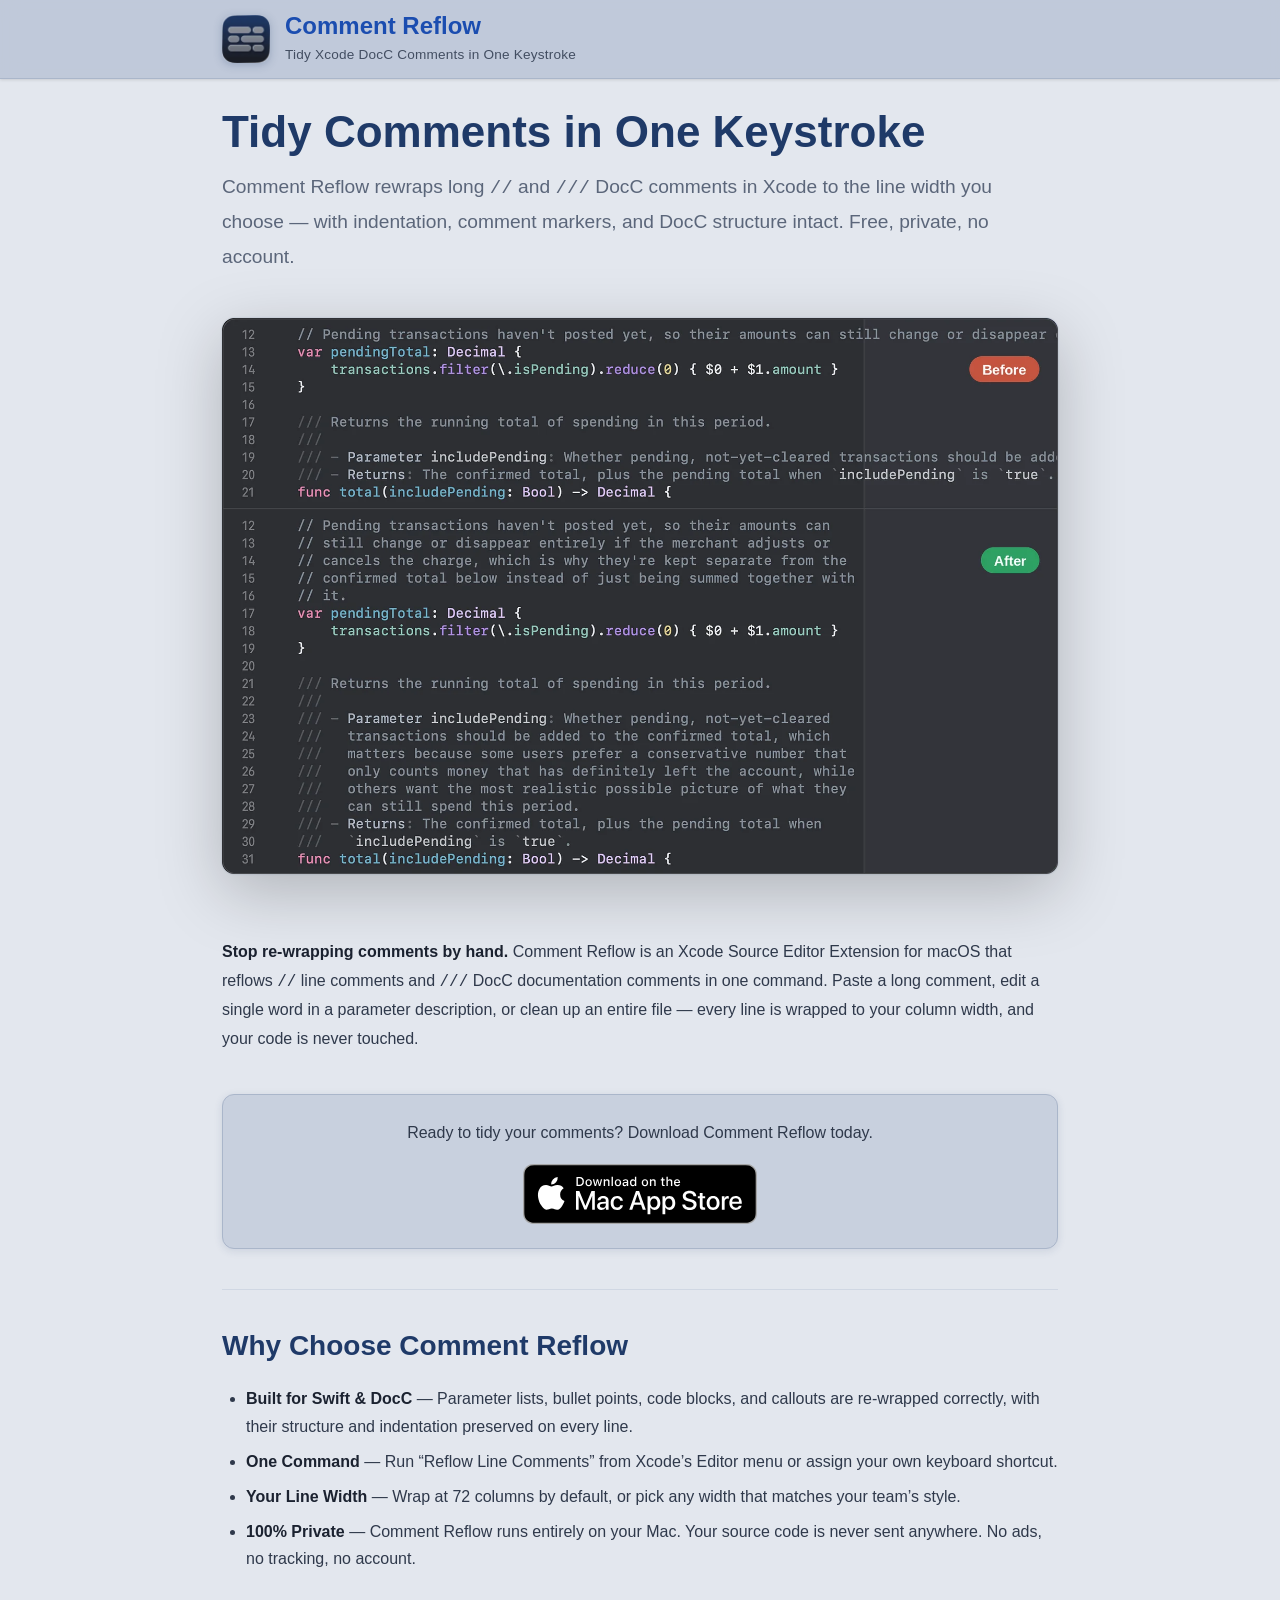
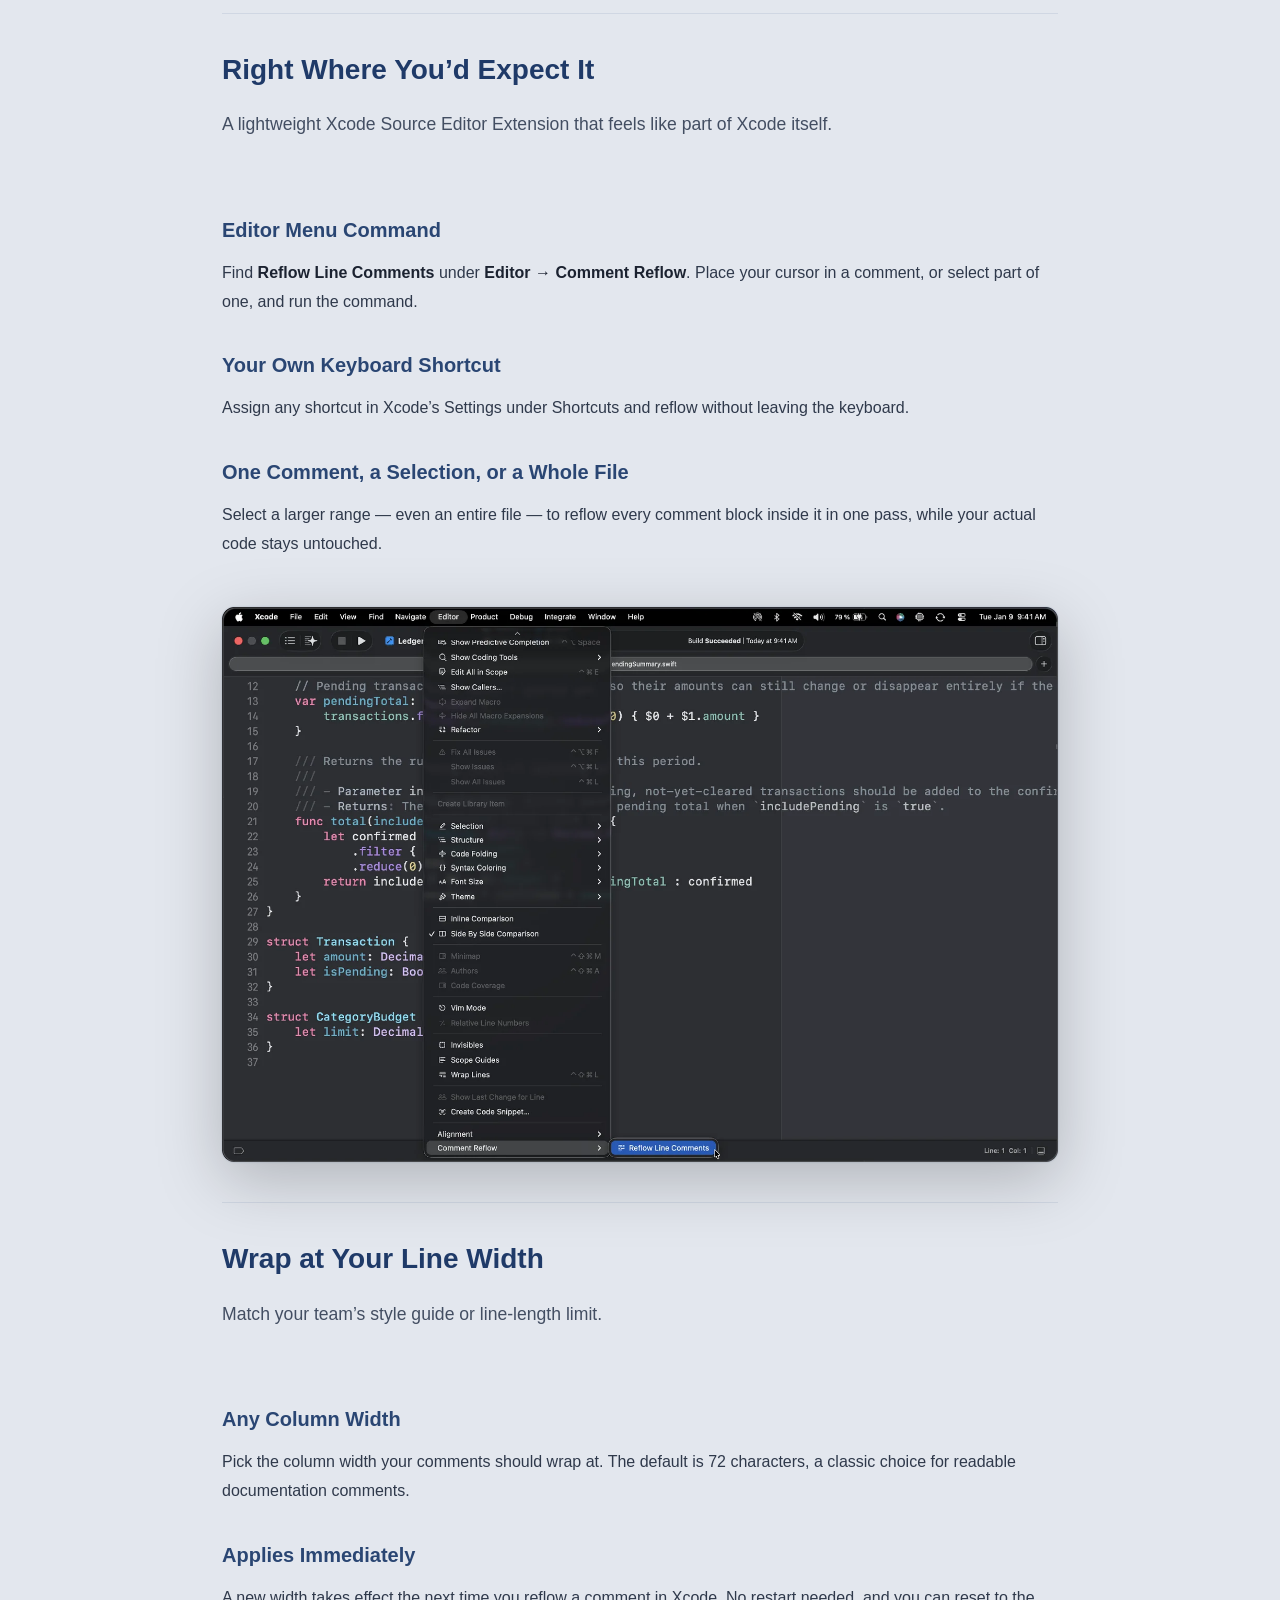
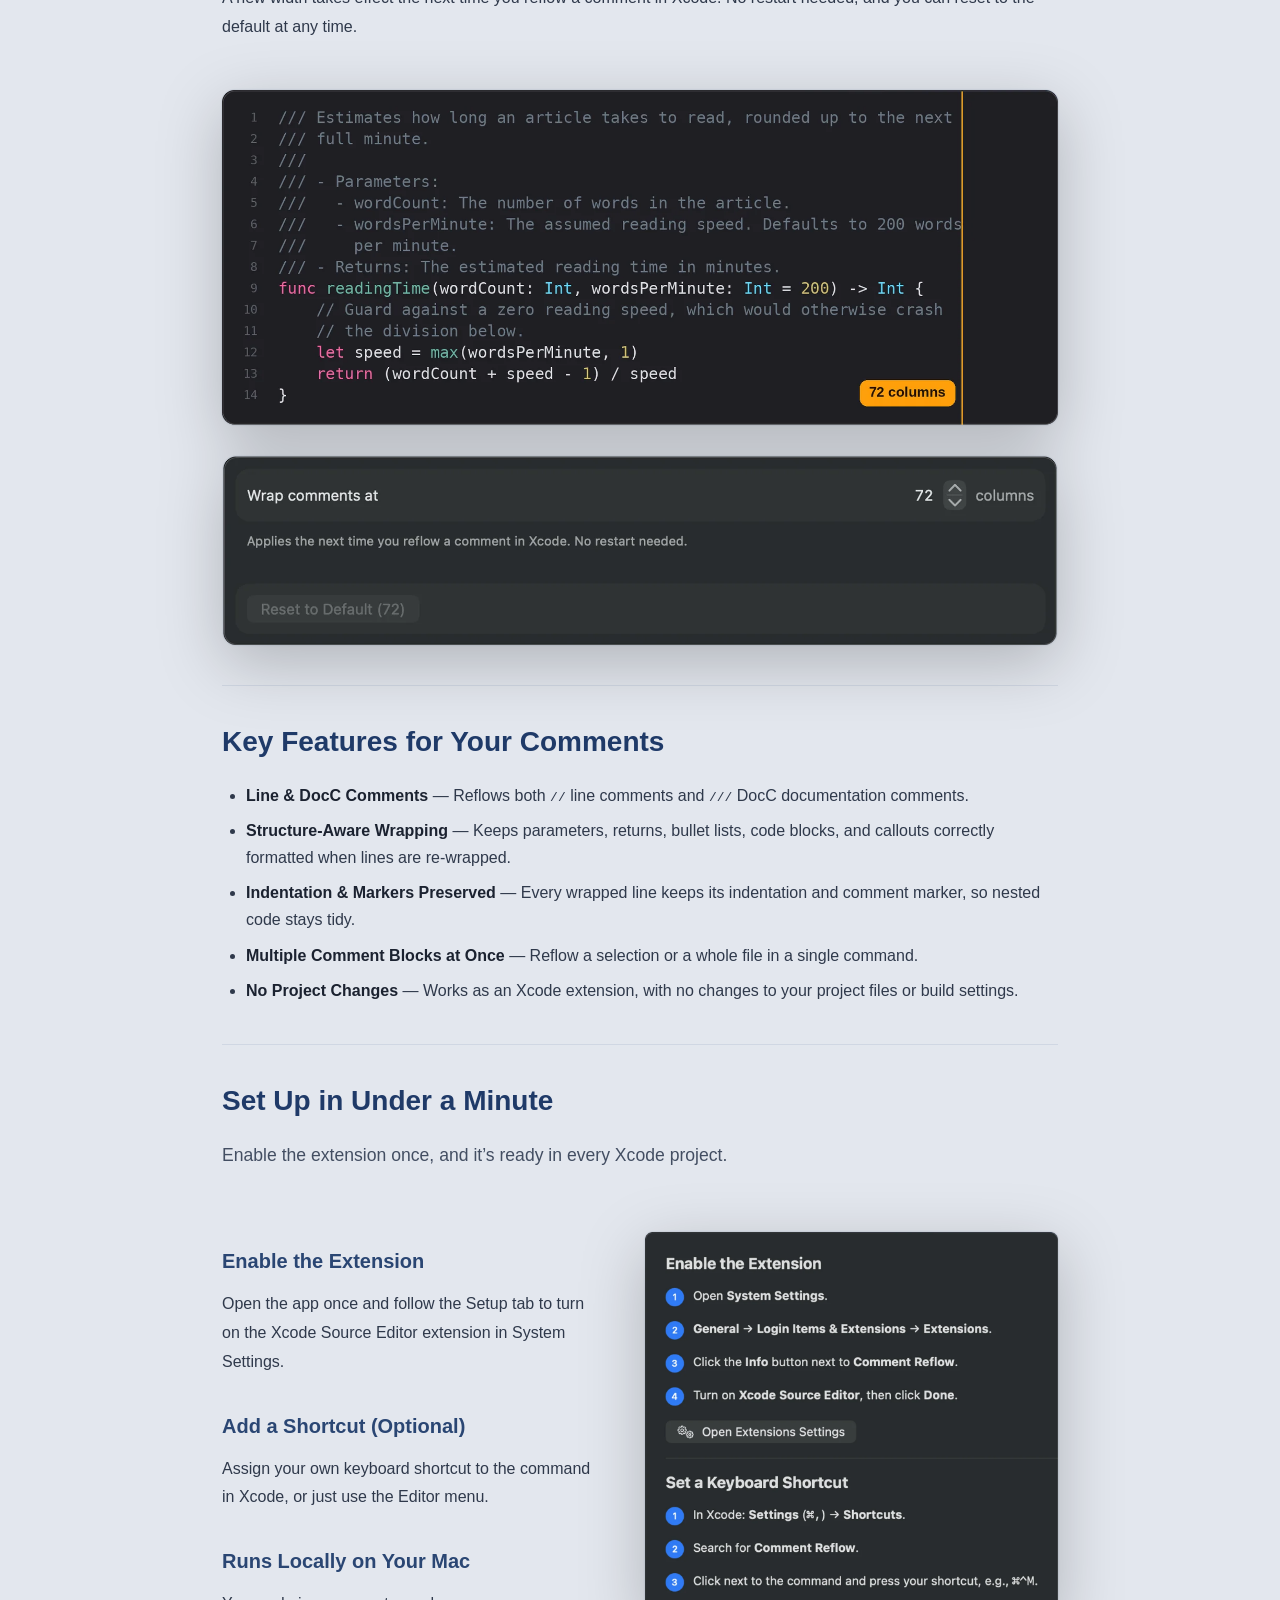
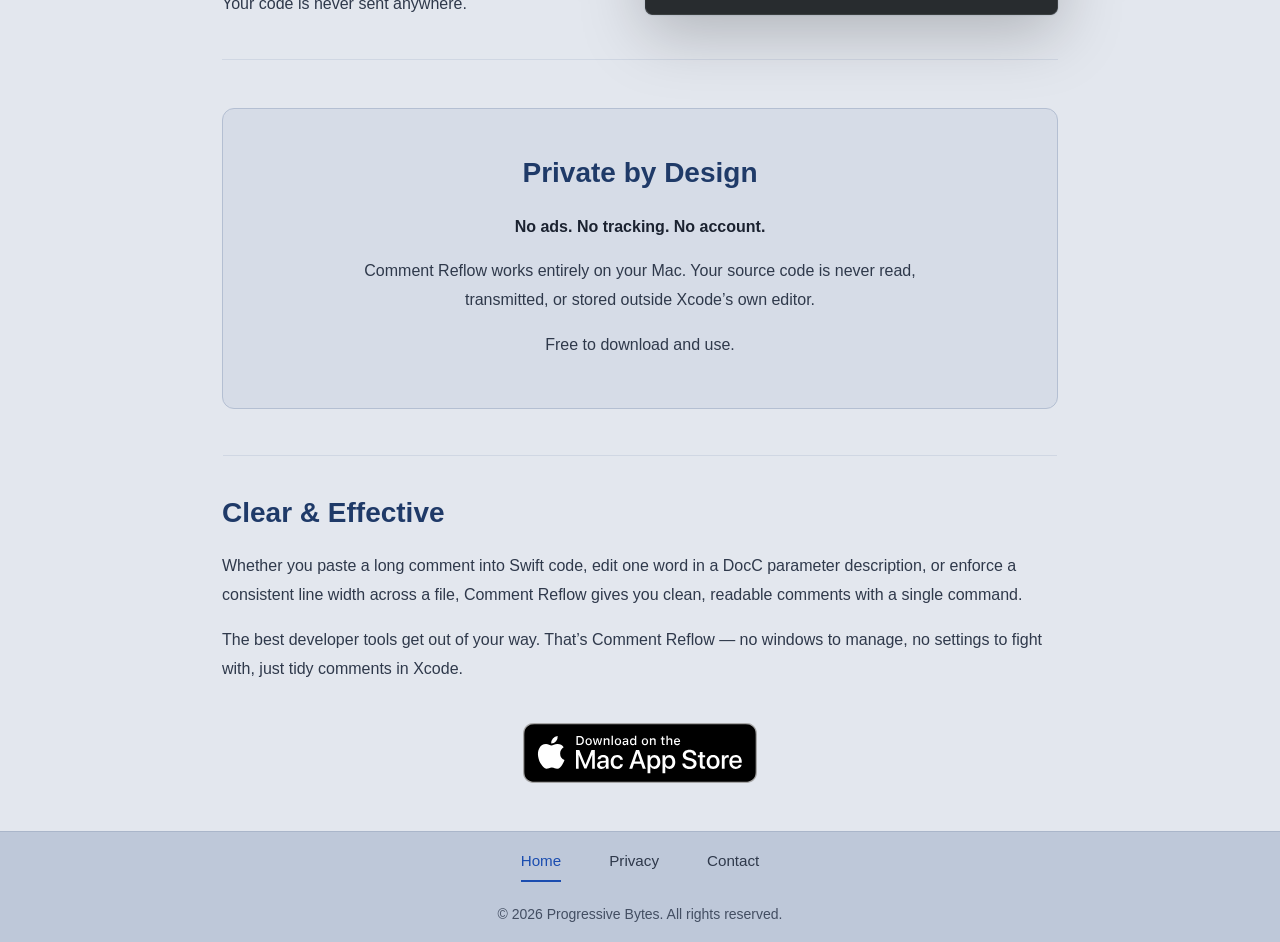
==== index.html @ 4b2b5747 "feat: build initial website" ====
<!DOCTYPE html>
<html lang="en-US">
    <head>
        <meta charset="utf-8">

        <meta name="viewport" content="width=device-width, initial-scale=1.0">
        <meta name="description" content="Comment Reflow is a free Xcode Source Editor Extension for macOS that reflows // and /// DocC line comments to a column width you choose — keeping indentation, comment markers, and DocC structure correct on every line. One menu command or keyboard shortcut. No ads, no tracking, no account.">
        <meta name="keywords" content="comment reflow, xcode extension, xcode source editor extension, source editor extension, docc, swift, comment formatter, reflow comments, line wrapping, comment wrapping, word wrap, documentation comments, code formatting, format, style, clean, indent, indentation, column width, line width, swiftlint, markdown, editor, code, macOS, developer tools">

        <meta property="og:title" content="Comment Reflow | Tidy Xcode DocC Comments in One Keystroke">
        <meta property="og:description" content="Comment Reflow is a free Xcode Source Editor Extension for macOS that reflows // and /// DocC line comments to a column width you choose — keeping indentation, comment markers, and DocC structure correct on every line. One menu command or keyboard shortcut. No ads, no tracking, no account.">
        <meta property="og:url" content="https://www.progressive-bytes.com/commentreflow/">
        <meta property="og:type" content="website">

        <title>Comment Reflow | Tidy Xcode DocC Comments in One Keystroke</title>

        <link rel="canonical" href="https://www.progressive-bytes.com/commentreflow/">

        <link rel="icon" type="image/svg+xml" href="images/favicon.svg">
        <link rel="shortcut icon" href="favicon.ico">
        <link rel="apple-touch-icon" sizes="180x180" href="images/apple-touch-icon.png">

        <link rel="stylesheet" href="styles/theme.css">
        <link rel="stylesheet" href="styles/shared/style.css">
        <link rel="stylesheet" href="styles/shared/style-macos.css">

        <script type="application/ld+json">
        {
        "@context": "https://schema.org",
        "@type": "SoftwareApplication",
        "name": "Comment Reflow",
        "operatingSystem": "macOS",
        "applicationCategory": "DeveloperApplication",
        "offers": {
            "@type": "Offer",
            "price": "0",
            "priceCurrency": "USD"
        },
        "description": "Comment Reflow is a free Xcode Source Editor Extension for macOS that reflows // and /// DocC line comments to a column width you choose — keeping indentation, comment markers, and DocC structure correct on every line. One menu command or keyboard shortcut. No ads, no tracking, no account."
        }
        </script>
    </head>
    <body>
        <header>
            <div class="container">
                <div class="header-content">
                    <a href="./" class="logo-link">
                        <img src="images/AppIcon.webp" alt="Comment Reflow Icon" class="nav-icon" width="48" height="48">
                        <div class="brand-text">
                            <span class="brand-name">Comment Reflow</span>
                            <span class="tagline">Tidy Xcode DocC Comments in One Keystroke</span>
                        </div>
                    </a>
                </div>
            </div>
        </header>
        <main>
            <div class="container">
                <h1>Tidy Comments in One Keystroke</h1>
                <p class="subtitle">Comment Reflow rewraps long <code>//</code> and <code>///</code> DocC comments in Xcode to the line width you choose &mdash; with indentation, comment markers, and DocC structure intact. Free, private, no account.</p>

                <div class="hero-visual-single">
                    <figure class="window-shot">
                        <img src="images/hero.webp" alt="Xcode editor showing long // and /// DocC comments before and after reflowing with Comment Reflow" width="1600" height="1063">
                    </figure>
                </div>

                <section class="no-divider">
                    <p><strong>Stop re-wrapping comments by hand.</strong> Comment Reflow is an Xcode Source Editor Extension for macOS that reflows <code>//</code> line comments and <code>///</code> DocC documentation comments in one command. Paste a long comment, edit a single word in a parameter description, or clean up an entire file &mdash; every line is wrapped to your column width, and your code is never touched.</p>
                </section>

                <section class="download-cta">
                    <div class="download-cta-box">
                        <p class="download-text">Ready to tidy your comments? Download Comment Reflow today.</p>
                        <a href="https://apps.apple.com/app/id6814915136" target="_blank" rel="noopener">
                            <img src="images/Download_on_the_Mac_App_Store_Badge_US-UK_RGB_blk_092917.svg" alt="Download on the Mac App Store" class="download-cta-badge">
                        </a>
                    </div>
                </section>

                <section>
                    <h2>Why Choose Comment Reflow</h2>
                    <ul>
                        <li><strong>Built for Swift &amp; DocC</strong> &mdash; Parameter lists, bullet points, code blocks, and callouts are re-wrapped correctly, with their structure and indentation preserved on every line.</li>
                        <li><strong>One Command</strong> &mdash; Run &ldquo;Reflow Line Comments&rdquo; from Xcode&rsquo;s Editor menu or assign your own keyboard shortcut.</li>
                        <li><strong>Your Line Width</strong> &mdash; Wrap at 72 columns by default, or pick any width that matches your team&rsquo;s style.</li>
                        <li><strong>100% Private</strong> &mdash; Comment Reflow runs entirely on your Mac. Your source code is never sent anywhere. No ads, no tracking, no account.</li>
                    </ul>
                </section>

                <section class="feature-block">
                    <div class="feature-header">
                        <h2>Right Where You&rsquo;d Expect It</h2>
                        <p>A lightweight Xcode Source Editor Extension that feels like part of Xcode itself.</p>
                    </div>

                    <div class="feature-stack">
                        <div class="feature-text">
                            <h3>Editor Menu Command</h3>
                            <p>Find <strong>Reflow Line Comments</strong> under <strong>Editor &rarr; Comment Reflow</strong>. Place your cursor in a comment, or select part of one, and run the command.</p>

                            <h3>Your Own Keyboard Shortcut</h3>
                            <p>Assign any shortcut in Xcode&rsquo;s Settings under Shortcuts and reflow without leaving the keyboard.</p>

                            <h3>One Comment, a Selection, or a Whole File</h3>
                            <p>Select a larger range &mdash; even an entire file &mdash; to reflow every comment block inside it in one pass, while your actual code stays untouched.</p>
                        </div>
                        <figure class="window-shot">
                            <img src="images/editor-menu.webp" alt="Xcode Editor menu showing the Comment Reflow submenu with the Reflow Line Comments command" width="1600" height="1063" loading="lazy">
                        </figure>
                    </div>
                </section>

                <section class="feature-block">
                    <div class="feature-header">
                        <h2>Wrap at Your Line Width</h2>
                        <p>Match your team&rsquo;s style guide or line-length limit.</p>
                    </div>

                    <div class="feature-stack">
                        <div class="feature-text">
                            <h3>Any Column Width</h3>
                            <p>Pick the column width your comments should wrap at. The default is 72 characters, a classic choice for readable documentation comments.</p>

                            <h3>Applies Immediately</h3>
                            <p>A new width takes effect the next time you reflow a comment in Xcode. No restart needed, and you can reset to the default at any time.</p>
                        </div>
                        <figure class="window-shot">
                            <img src="images/settings.webp" alt="Comment Reflow settings showing a 72-column wrap setting and a code preview with a column guide" width="1600" height="1063" loading="lazy">
                        </figure>
                    </div>
                </section>

                <section>
                    <h2>Key Features for Your Comments</h2>
                    <ul>
                        <li><strong>Line &amp; DocC Comments</strong> &mdash; Reflows both <code>//</code> line comments and <code>///</code> DocC documentation comments.</li>
                        <li><strong>Structure-Aware Wrapping</strong> &mdash; Keeps parameters, returns, bullet lists, code blocks, and callouts correctly formatted when lines are re-wrapped.</li>
                        <li><strong>Indentation &amp; Markers Preserved</strong> &mdash; Every wrapped line keeps its indentation and comment marker, so nested code stays tidy.</li>
                        <li><strong>Multiple Comment Blocks at Once</strong> &mdash; Reflow a selection or a whole file in a single command.</li>
                        <li><strong>No Project Changes</strong> &mdash; Works as an Xcode extension, with no changes to your project files or build settings.</li>
                    </ul>
                </section>

                <section class="feature-block">
                    <div class="feature-header">
                        <h2>Set Up in Under a Minute</h2>
                        <p>Enable the extension once, and it&rsquo;s ready in every Xcode project.</p>
                    </div>

                    <div class="feature-split-macos">
                        <div class="feature-text">
                            <h3>Enable the Extension</h3>
                            <p>Open the app once and follow the Setup tab to turn on the Xcode Source Editor extension in System Settings.</p>

                            <h3>Add a Shortcut (Optional)</h3>
                            <p>Assign your own keyboard shortcut to the command in Xcode, or just use the Editor menu.</p>

                            <h3>Runs Locally on Your Mac</h3>
                            <p>Your code is never sent anywhere.</p>
                        </div>
                        <figure class="window-shot">
                            <img src="images/setup.webp" alt="Comment Reflow setup instructions for enabling the extension and assigning a keyboard shortcut" width="1280" height="1188" loading="lazy">
                        </figure>
                    </div>
                </section>

                <section class="feature-block trust-statement">
                    <div class="container-small">
                        <h2>Private by Design</h2>
                        <p class="emphasized"><strong>No ads. No tracking. No account.</strong></p>
                        <p>Comment Reflow works entirely on your Mac. Your source code is never read, transmitted, or stored outside Xcode&rsquo;s own editor.</p>
                        <p>Free to download and use.</p>
                    </div>
                </section>

                <section>
                    <h2>Clear &amp; Effective</h2>
                    <p>Whether you paste a long comment into Swift code, edit one word in a DocC parameter description, or enforce a consistent line width across a file, Comment Reflow gives you clean, readable comments with a single command.</p>
                    <p>The best developer tools get out of your way. That&rsquo;s Comment Reflow &mdash; no windows to manage, no settings to fight with, just tidy comments in Xcode.</p>
                </section>

                <div class="final-cta">
                    <a href="https://apps.apple.com/app/id6814915136" target="_blank" rel="noopener">
                            <img src="images/Download_on_the_Mac_App_Store_Badge_US-UK_RGB_blk_092917.svg" alt="Download on the Mac App Store" class="download-cta-badge">
                        </a>
                </div>
            </div>
        </main>
        <footer>
            <div class="container">
                <div class="footer-content">
                    <div class="footer-links">
                        <a href="./" class="active">Home</a>
                        <a href="privacy">Privacy</a>
                        <a href="contact">Contact</a>
                    </div>
                </div>
                <div class="footer-copyright">
                    <p>&copy; 2026 Progressive Bytes. All rights reserved.</p>
                </div>
            </div>
        </footer>
    </body>
</html>
---- styles/theme.css ----
/* 
 * Theme Selector
 * 
 * To change the theme across all pages, simply change the @import below:
 * - For light theme: @import url('shared/themes/caramel.css');
 * - For dark theme:  @import url('shared/themes/cocoa.css');
 */

@import url('shared/themes/slate.css');
@import url('shared/themes/ink.css') screen and (prefers-color-scheme: dark);
---- styles/shared/style.css ----
/*
 * style.css — COMMON styles shared by all companion websites.
 *
 * Platform-specific rules live in separate files and must be loaded AFTER this one:
 *   iOS / iPadOS apps:  styles/shared/style-ios.css
 *   macOS apps:         styles/shared/style-macos.css
 *
 * Example:
 *   <link rel="stylesheet" href="styles/theme.css">
 *   <link rel="stylesheet" href="styles/shared/style.css">
 *   <link rel="stylesheet" href="styles/shared/style-ios.css">
 */

/* --- 1. Base Styles --- */
* {
    margin: 0;
    padding: 0;
    box-sizing: border-box;
}

html {
    scroll-behavior: smooth;
}

body {
    font-family: -apple-system, BlinkMacSystemFont, 'Segoe UI', 'Helvetica Neue', sans-serif;
    line-height: 1.7;
    color: var(--text-primary);
    background: var(--bg-primary);
    display: flex;
    flex-direction: column;
    min-height: 100vh;
}

.container {
    max-width: 900px;
    margin: 0 auto;
    padding: 0 2rem;
}

/* --- 2. Navigation --- */
header {
    background: var(--header-bg);
    backdrop-filter: blur(10px);
    -webkit-backdrop-filter: blur(10px);
    padding: 0.75rem 0;
    border-bottom: 1px solid var(--border-secondary);
    position: sticky;
    top: 0;
    z-index: 1000;
    box-shadow: var(--header-shadow);
}

.header-content {
    display: flex;
    align-items: center;
}

.logo-link {
    display: flex;
    align-items: center;
    text-decoration: none;
    gap: 15px;
}

.nav-icon {
    width: 48px;
    height: 48px;
    border-radius: 10px;
    box-shadow: var(--icon-shadow);
}

.brand-text {
    display: flex;
    flex-direction: column;
    justify-content: center;
}

.brand-name {
    color: var(--accent-primary);
    font-weight: 700;
    font-size: 1.5rem;
    line-height: 1.2;
}

.tagline {
    font-size: 0.85rem;
    color: var(--text-tertiary);
    font-weight: 400;
    letter-spacing: 0.2px;
    margin-top: 2px;
}

/* --- 3. Layout & Sections --- */
main {
    flex: 1;
    padding: 1rem 0;
}

section {
    padding: 1.5rem 0;
    border-bottom: 1px solid var(--border-primary);
}

.no-divider {
    border-bottom: none !important;
    padding-bottom: 0;
}

main section:last-of-type {
    border-bottom: none;
}

/* --- 4. Typography --- */
h1 {
    font-size: 2.75rem;
    margin-bottom: 0rem;
    color: var(--heading-primary);
    font-weight: 700;
}

h2 {
    font-size: 1.75rem;
    margin-top: 0.5rem;
    margin-bottom: 1rem;
    color: var(--heading-primary);
    font-weight: 600;
}

h3 {
    font-size: 1.25rem;
    margin-top: 2rem;
    margin-bottom: 0.75rem;
    color: var(--heading-secondary);
    font-weight: 600;
}

p {
    margin-bottom: 1rem;
    color: var(--text-secondary);
    font-size: 1rem;
    line-height: 1.8;
}

.subtitle {
    margin-bottom: 1.5rem;
    color: var(--text-subtitle);
    font-size: 1.2rem;
}

strong {
    color: var(--text-strong);
    font-weight: 600;
}

ul {
    margin-bottom: 1rem;
    margin-left: 1.5rem;
    color: var(--text-secondary);
}

li {
    margin-bottom: 0.5rem;
}

/* --- 5. Feature Block Headers (shared) --- */
.feature-header {
    text-align: left;
    margin-bottom: 2.5rem;
}

.feature-header p {
    font-size: 1.1rem;
    color: var(--text-tertiary);
}

/* --- 7. Privacy & Trust Statements --- */
.trust-statement {
    text-align: center;
    background: var(--box-bg);
    margin: 3rem 0;
    padding: 0;
    border-radius: 12px;
    position: relative;
    border: 1px solid var(--box-border) !important;
}

.trust-statement .container-small {
    max-width: 700px;
    margin: 0 auto;
    padding: 2rem 2rem;
}

.trust-statement:not(.last-section)::after {
    content: "";
    position: absolute;
    bottom: -3rem;
    left: 0;
    right: 0;
    border-bottom: 1px solid var(--border-primary);
}

/* --- 8. Contact Page Specifics --- */
.contact-box {
    background: var(--box-bg);
    padding: 2rem;
    border-radius: 12px;
    border: 1px solid var(--box-border);
    margin-top: 2rem;
}

.contact-link {
    color: var(--link-color);
    text-decoration: none;
    font-weight: 600;
}

.contact-link:hover {
    text-decoration: underline;
}

.contact-box a {
    color: var(--link-color);
    text-decoration: none;
}

.contact-box a:hover {
    text-decoration: underline;
}

.dispute-box {
    background: var(--box-bg);
    padding: 1.5rem;
    border-left: 4px solid var(--accent-primary);
    margin: 1rem 0;
}

/* --- 9. Download CTAs --- */
section.download-cta {
    padding-top: 1.5rem;
    padding-bottom: 2.5rem;
    border-bottom: 1px solid var(--border-primary) !important;
}

.download-cta-box {
    text-align: center;
    background-color: var(--cta-bg);
    border-radius: 12px;
    box-shadow: var(--cta-shadow);
    margin: 0 auto;
    padding: 1.5rem 2.5rem;
    border: 1px solid var(--cta-border);
}

.download-text {
    color: var(--text-secondary);
    margin-bottom: 1rem;
}

.download-cta-badge {
    height: 60px;
    width: auto;
    display: block;
    margin: auto;
    transition: transform 0.2s;
}

.final-cta {
    padding: 0rem 0 2rem 0;
    text-align: center;
}

.final-cta .download-cta-badge {
    margin: 0 auto;
    transition: transform 0.2s;
}

.download-cta-badge:hover,
.final-cta .download-cta-badge:hover {
    transform: scale(1.05);
}

/* --- 10. Footer --- */
footer {
    background: var(--footer-bg);
    padding: 1rem 0;
    border-top: 1px solid var(--border-secondary);
    margin-top: 0;
}

.footer-content {
    display: flex;
    justify-content: center;
    align-items: center;
    position: relative;
    flex-wrap: wrap;
    gap: 1rem;
}

.footer-links {
    display: flex;
    justify-content: center;
    gap: 3rem;
    flex-wrap: wrap;
}

.footer-links a {
    color: var(--footer-link);
    text-decoration: none;
    font-size: 0.95rem;
    font-weight: 500;
    transition: color 0.2s;
    position: relative;
    padding-bottom: 0.5rem;
}

.footer-links a:hover {
    color: var(--footer-link-hover);
}

.footer-links a.active {
    color: var(--footer-link-active);
}

.footer-links a.active::after {
    content: '';
    position: absolute;
    bottom: 0;
    left: 0;
    right: 0;
    height: 2px;
    background: var(--footer-link-active);
}

/* Language Selector */
.language-selector {
    position: absolute;
    right: 0;
}

.language-selector summary {
    list-style: none;
}

.language-selector summary::-webkit-details-marker {
    display: none;
}

.language-button {
    background: transparent;
    border: 1px solid var(--border-secondary);
    border-radius: 6px;
    padding: 0.4rem 0.8rem;
    font-size: 0.875rem;
    color: var(--text-tertiary);
    cursor: pointer;
    display: flex;
    align-items: center;
    gap: 0.5rem;
    transition: all 0.2s;
    font-family: inherit;
}

.language-button:hover {
    border-color: var(--accent-primary);
    color: var(--text-primary);
}

.language-arrow {
    font-size: 0.7rem;
    transition: transform 0.2s;
}

.language-selector[open] .language-arrow {
    transform: rotate(180deg);
}

.language-button:hover .language-arrow {
    transform: translateY(1px);
}

.language-selector[open] .language-button:hover .language-arrow {
    transform: rotate(180deg) translateY(-1px);
}

.language-menu {
    position: absolute;
    bottom: 100%;
    right: 0;
    margin-bottom: 0.5rem;
    background: var(--bg-secondary);
    border: 1px solid var(--border-secondary);
    border-radius: 12px;
    padding: 0.25rem;
    width: max-content;
    box-shadow: 0 4px 12px rgba(0, 0, 0, 0.15);
    animation: slideUp 0.2s ease-out;
}

@keyframes slideUp {
    from {
        opacity: 0;
        transform: translateY(10px);
    }
    to {
        opacity: 1;
        transform: translateY(0);
    }
}

.language-option {
    display: block;
    padding: 0.5rem 0.75rem;
    color: var(--text-secondary);
    text-decoration: none;
    font-size: 0.875rem;
    border-radius: 8px;
    transition: all 0.15s;
    white-space: nowrap;
}

.language-option:hover {
    background: var(--bg-tertiary);
    color: var(--text-primary);
}

.language-option.active {
    color: var(--accent-primary);
    font-weight: 600;
}

.language-option.current {
    cursor: default;
}

.language-option.current:hover {
    background: transparent;
    color: var(--accent-primary);
}

.footer-copyright {
    text-align: center;
    margin-top: 0.75rem;
    padding-top: 0.5rem;
}

.footer-copyright p {
    color: var(--text-tertiary);
    font-size: 0.875rem;
    margin-bottom: 0;
}

/* --- 11. Responsive (common) --- */
@media (max-width: 768px) {
    h1 { font-size: 2.2rem; }

    .footer-content {
        justify-content: flex-start;
    }

    .footer-links {
        gap: 2rem;
        order: 2;
    }

    .language-selector {
        position: static;
        order: 1;
        margin-right: 2rem;
    }
}
---- styles/shared/style-macos.css ----
/*
 * style-macos.css — macOS companion website styles.
 * Load AFTER styles/shared/style.css.
 *
 * Built for wide macOS window screenshots (exported as WebP with transparent,
 * rounded corners). No device bezels: the shadow follows the window outline
 * via filter: drop-shadow(), and the theme variables are reused as-is.
 *
 * Optional per-theme overrides (all have fallbacks defined below):
 *   --window-shadow   a filter value, e.g. drop-shadow(...) drop-shadow(...)
 */

:root {
    --window-shadow:
        drop-shadow(0 0 1px var(--screenshot-border, rgba(0, 0, 0, 0.25)))
        drop-shadow(0 18px 32px rgba(0, 0, 0, 0.22));
}

@media (prefers-color-scheme: dark) {
    :root {
        --window-shadow:
            drop-shadow(0 0 1px var(--screenshot-border, rgba(255, 255, 255, 0.15)))
            drop-shadow(0 20px 40px rgba(0, 0, 0, 0.7));
    }
}

/* --- macOS 1. Window screenshots --- */
.window-shot {
    margin: 0;
}

.window-shot img {
    display: block;
    width: 100%;
    height: auto;
    filter: var(--window-shadow);
}

/* --- macOS 2. Hero (one wide window) --- */
.hero-visual-single {
    display: flex;
    justify-content: center;
    padding: 20px 0 40px 0;
}

.hero-visual-single .window-shot {
    width: 100%;
    max-width: 840px;
}

/* --- macOS 3. Feature blocks --- */

/* Text first, wide window below */
.feature-stack {
    display: flex;
    flex-direction: column;
    gap: 2rem;
}

.feature-stack .feature-text {
    flex: none;
}

.feature-stack .window-shot {
    width: 100%;
    margin-bottom: 1rem;
}

/* Text beside a window with a roughly square shape (e.g. setup instructions) */
.feature-split-macos {
    display: flex;
    align-items: center;
    gap: 3rem;
}

.feature-split-macos.reverse {
    flex-direction: row-reverse;
}

.feature-split-macos .feature-text {
    flex: 1;
}

.feature-split-macos .window-shot {
    flex: 1.1;
    min-width: 0;
}

/* --- macOS 4. Responsive --- */
@media (max-width: 768px) {
    .hero-visual-single { padding-bottom: 24px; }
    .feature-split-macos,
    .feature-split-macos.reverse { flex-direction: column; align-items: stretch; gap: 2rem; }
}
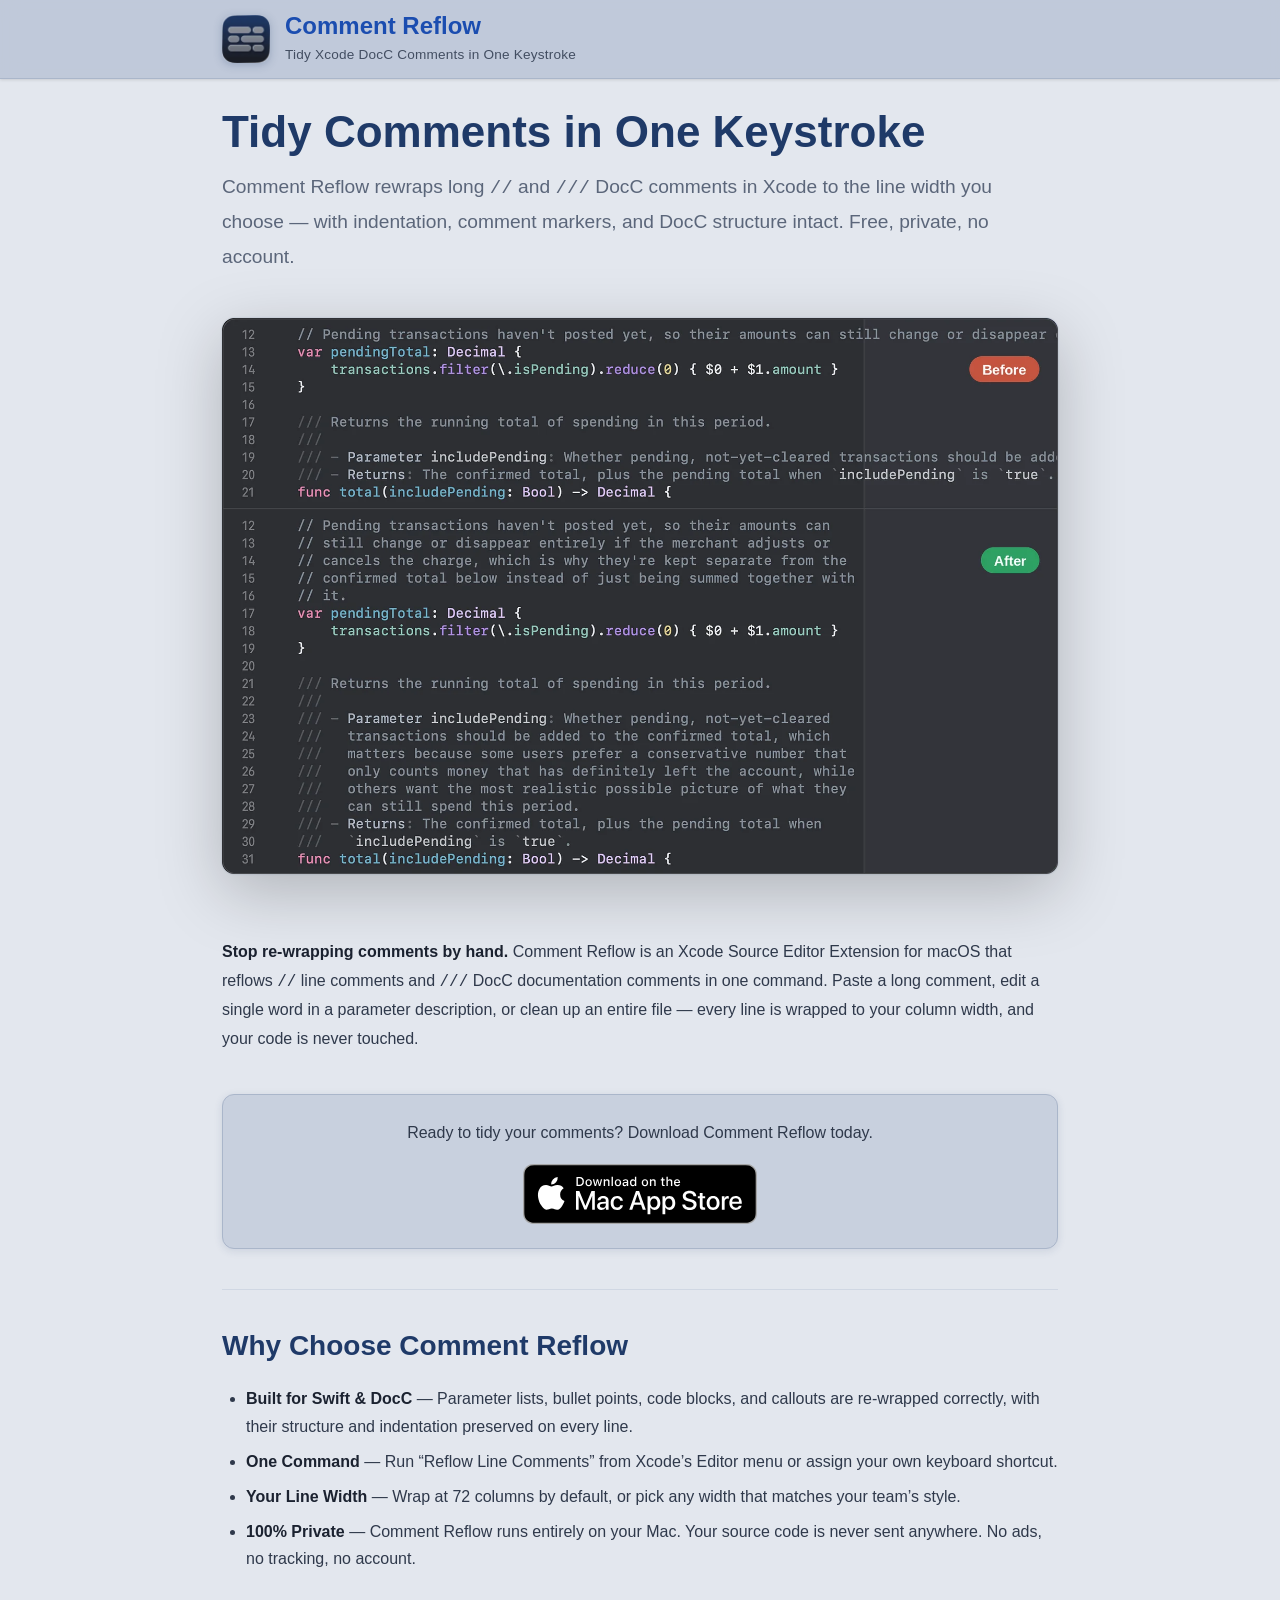
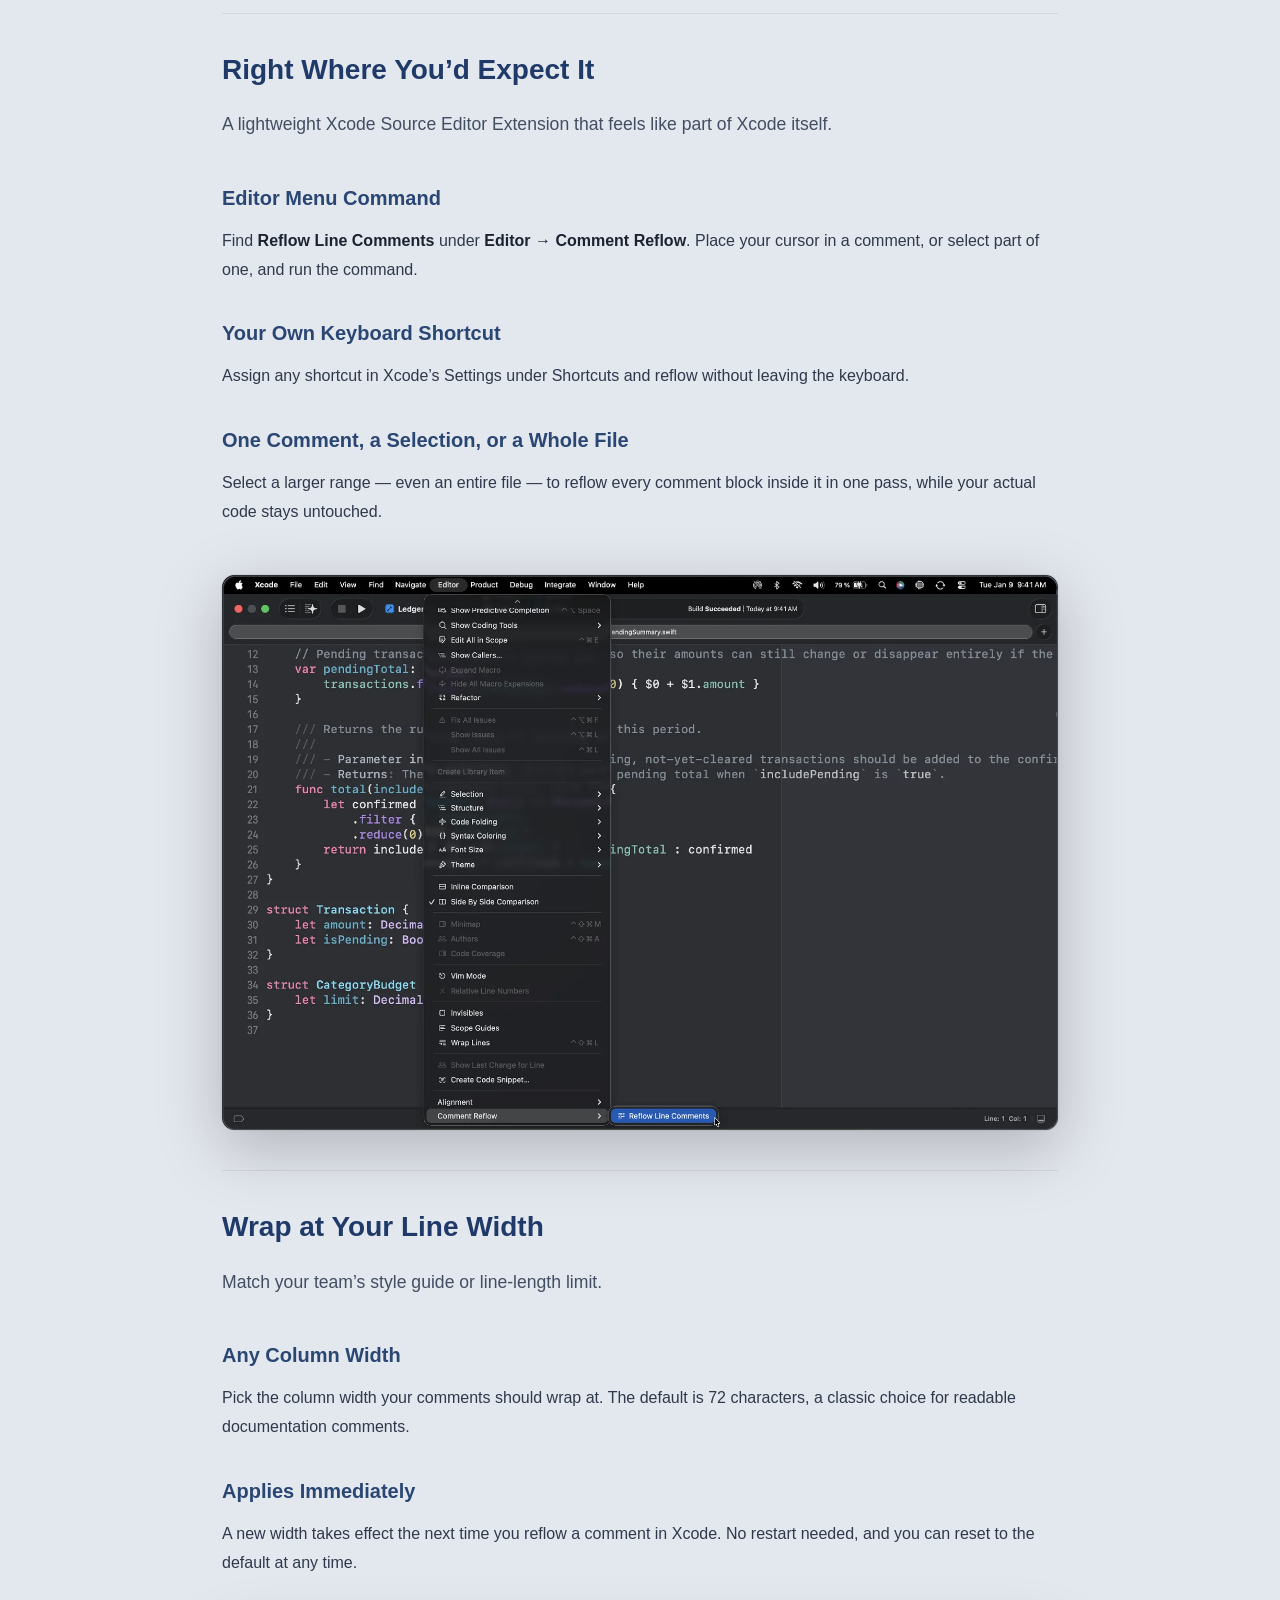
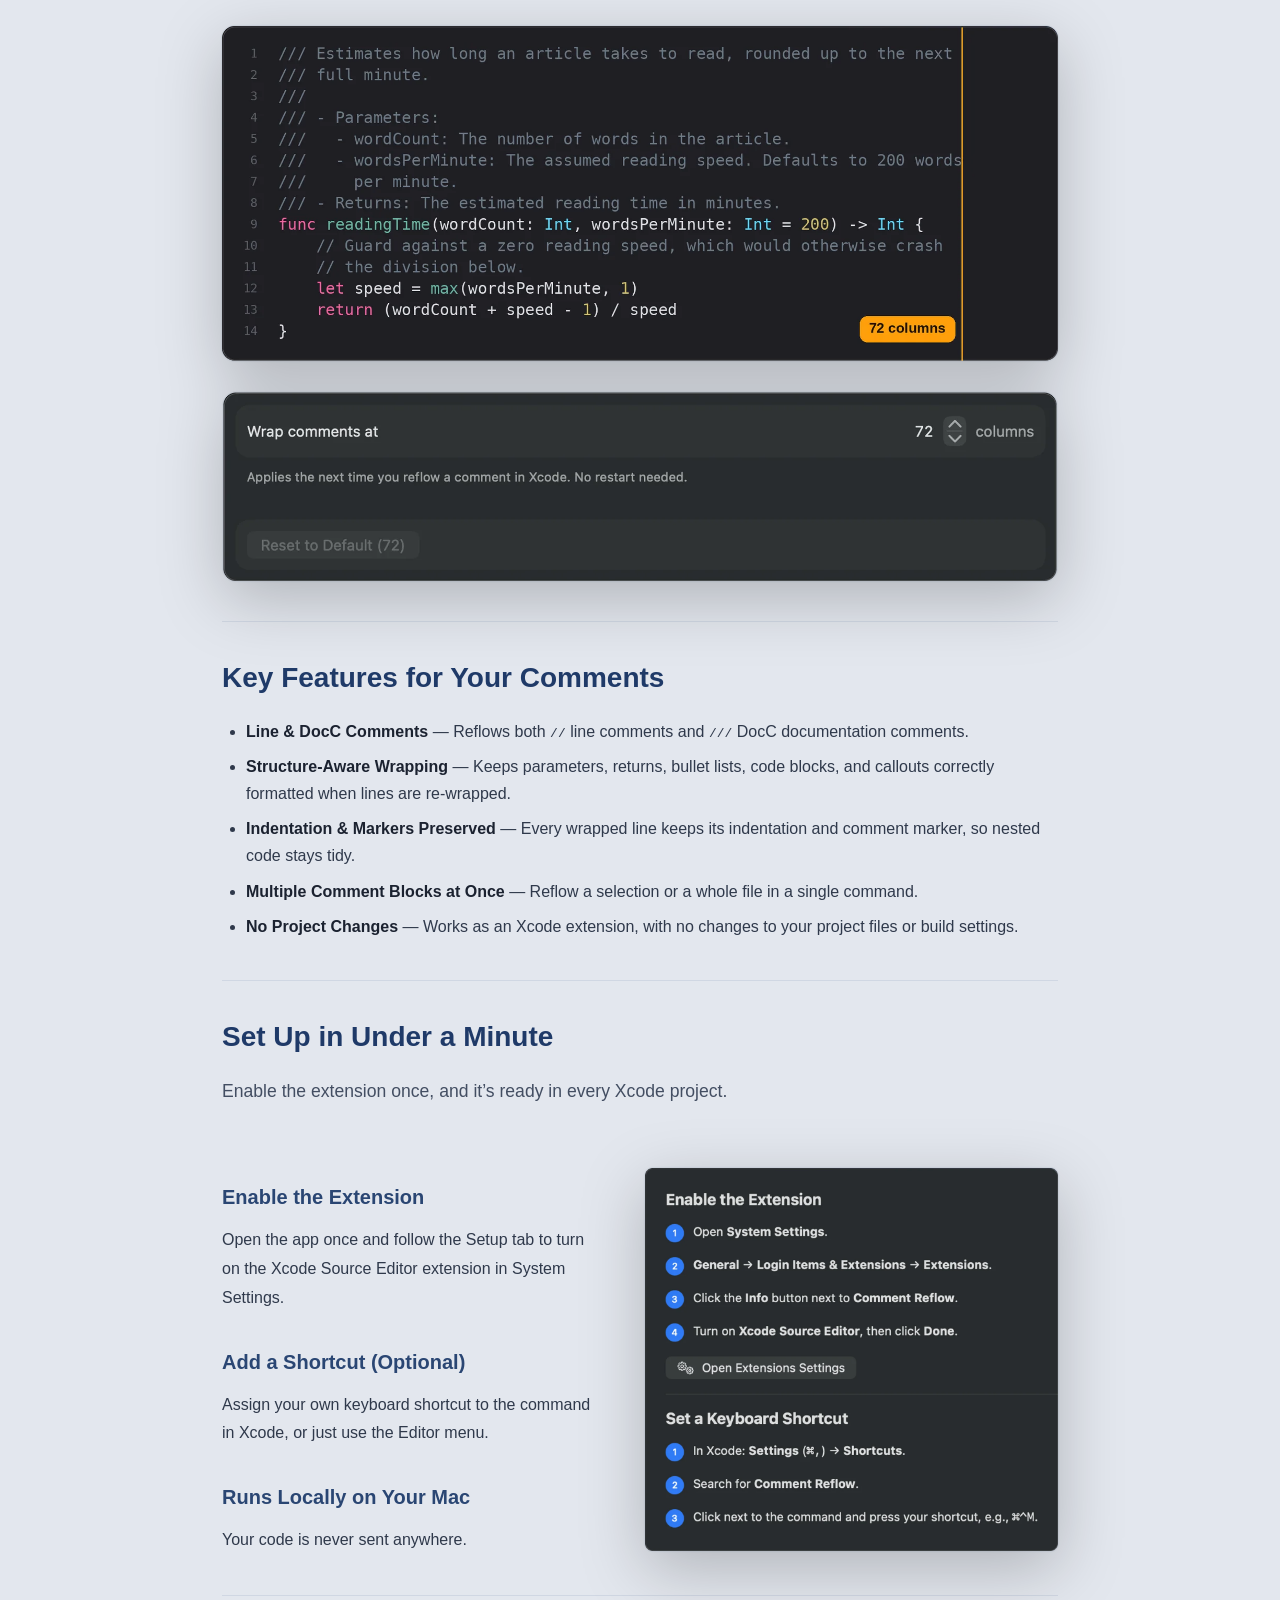
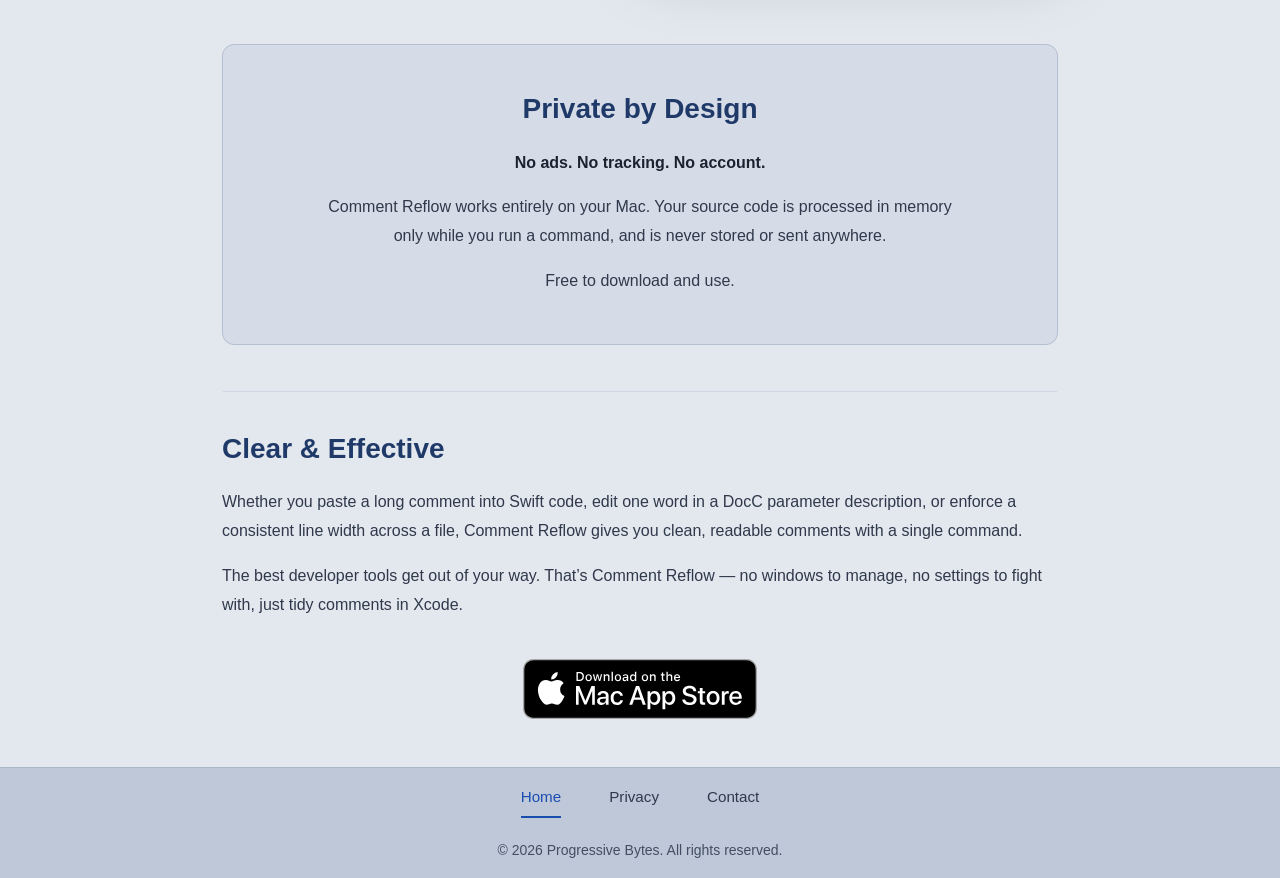
==== commit 879eb941: "fix: minor changes to style, theme, favicon, and privacy wording" ====
--- a/index.html
+++ b/index.html
@@ -11,6 +11,8 @@
         <meta property="og:description" content="Comment Reflow is a free Xcode Source Editor Extension for macOS that reflows // and /// DocC line comments to a column width you choose — keeping indentation, comment markers, and DocC structure correct on every line. One menu command or keyboard shortcut. No ads, no tracking, no account.">
         <meta property="og:url" content="https://www.progressive-bytes.com/commentreflow/">
         <meta property="og:type" content="website">
+        <meta property="og:image" content="https://www.progressive-bytes.com/commentreflow/images/hero.webp">
+        <meta property="og:image:alt" content="Xcode editor showing long // and /// DocC comments before and after reflowing with Comment Reflow">
 
         <title>Comment Reflow | Tidy Xcode DocC Comments in One Keystroke</title>
 
@@ -169,7 +171,7 @@
                     <div class="container-small">
                         <h2>Private by Design</h2>
                         <p class="emphasized"><strong>No ads. No tracking. No account.</strong></p>
-                        <p>Comment Reflow works entirely on your Mac. Your source code is never read, transmitted, or stored outside Xcode&rsquo;s own editor.</p>
+                        <p>Comment Reflow works entirely on your Mac. Your source code is processed in memory only while you run a command, and is never stored or sent anywhere.</p>
                         <p>Free to download and use.</p>
                     </div>
                 </section>
--- a/styles/theme.css
+++ b/styles/theme.css
@@ -2,8 +2,8 @@
  * Theme Selector
  * 
  * To change the theme across all pages, simply change the @import below:
- * - For light theme: @import url('shared/themes/caramel.css');
- * - For dark theme:  @import url('shared/themes/cocoa.css');
+ * - For light theme: @import url('shared/themes/slate.css');
+ * - For dark theme:  @import url('shared/themes/ink.css');
  */
 
 @import url('shared/themes/slate.css');
--- a/styles/shared/style-macos.css
+++ b/styles/shared/style-macos.css
@@ -61,6 +61,10 @@
     flex: none;
 }
 
+.feature-stack .feature-text h3:first-child {
+    margin-top: 0;
+}
+
 .feature-stack .window-shot {
     width: 100%;
     margin-bottom: 1rem;
@@ -91,4 +95,4 @@
     .hero-visual-single { padding-bottom: 24px; }
     .feature-split-macos,
     .feature-split-macos.reverse { flex-direction: column; align-items: stretch; gap: 2rem; }
-}
+}
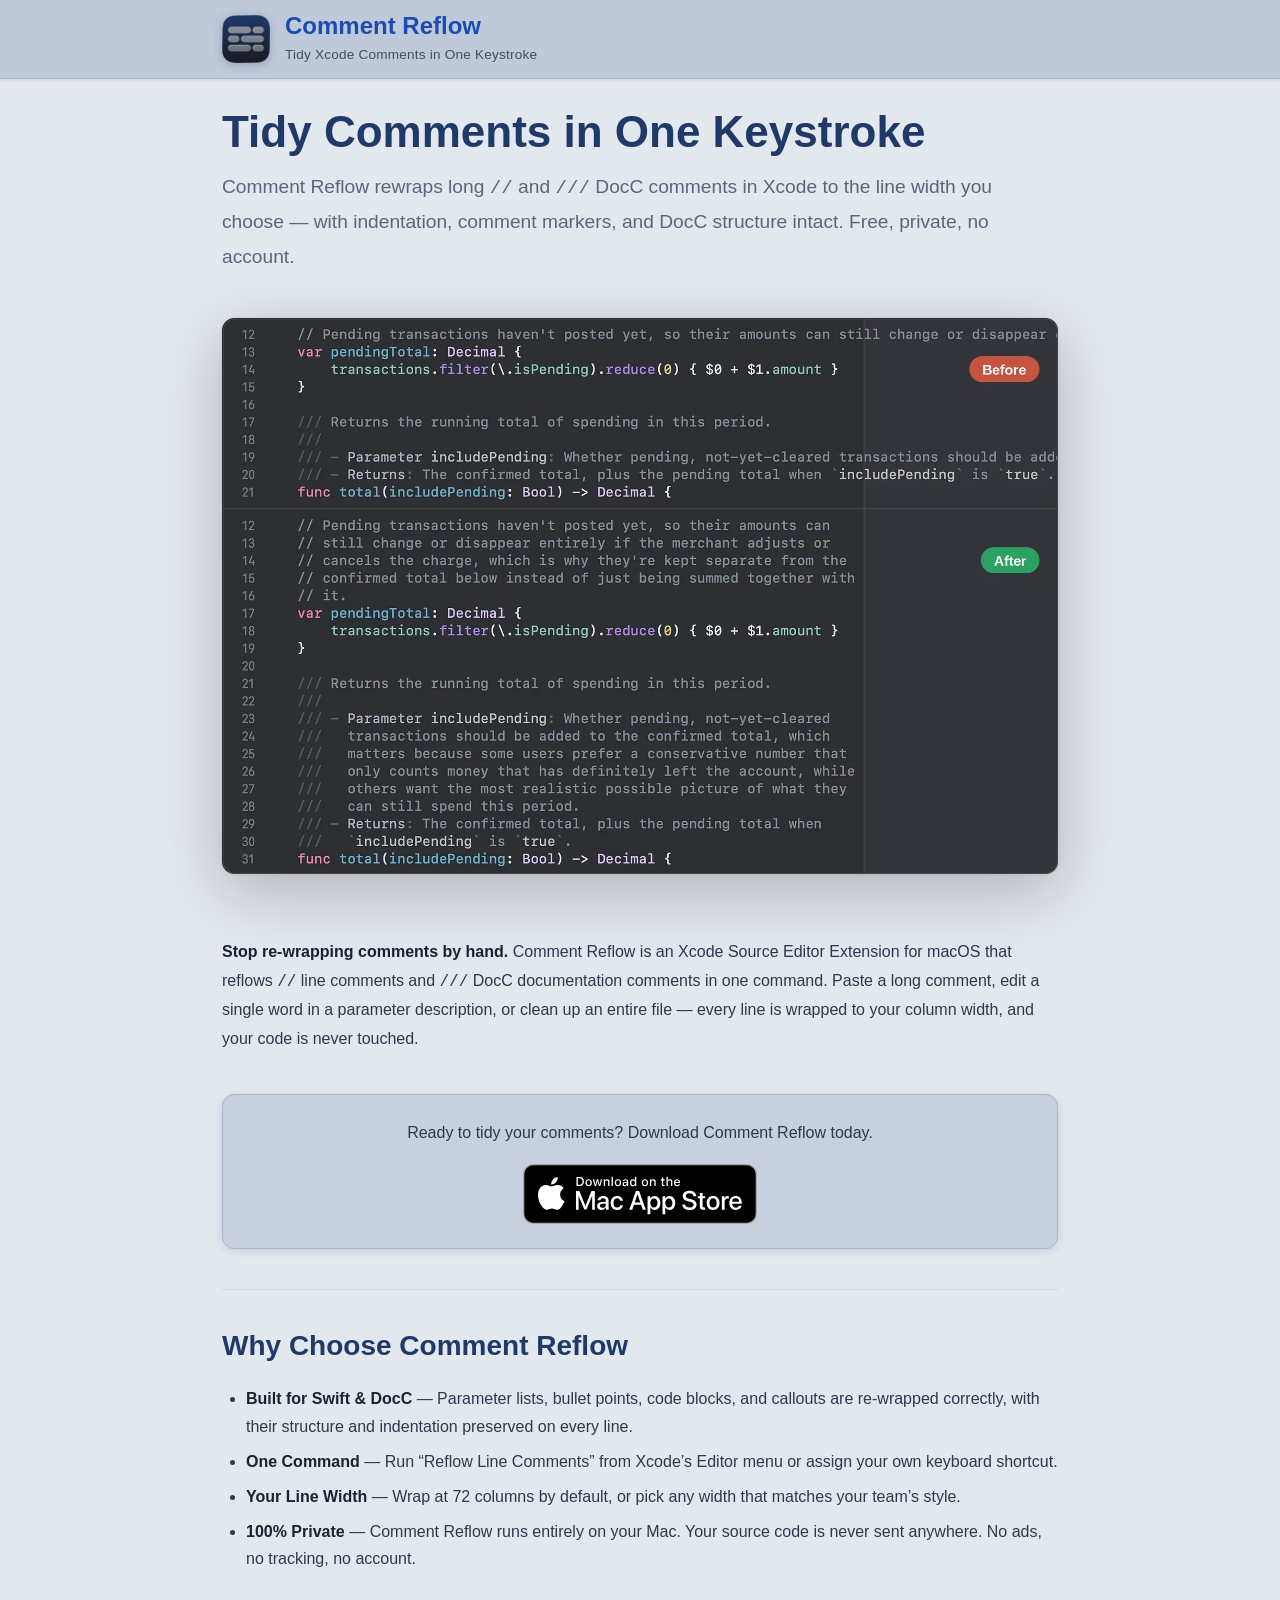
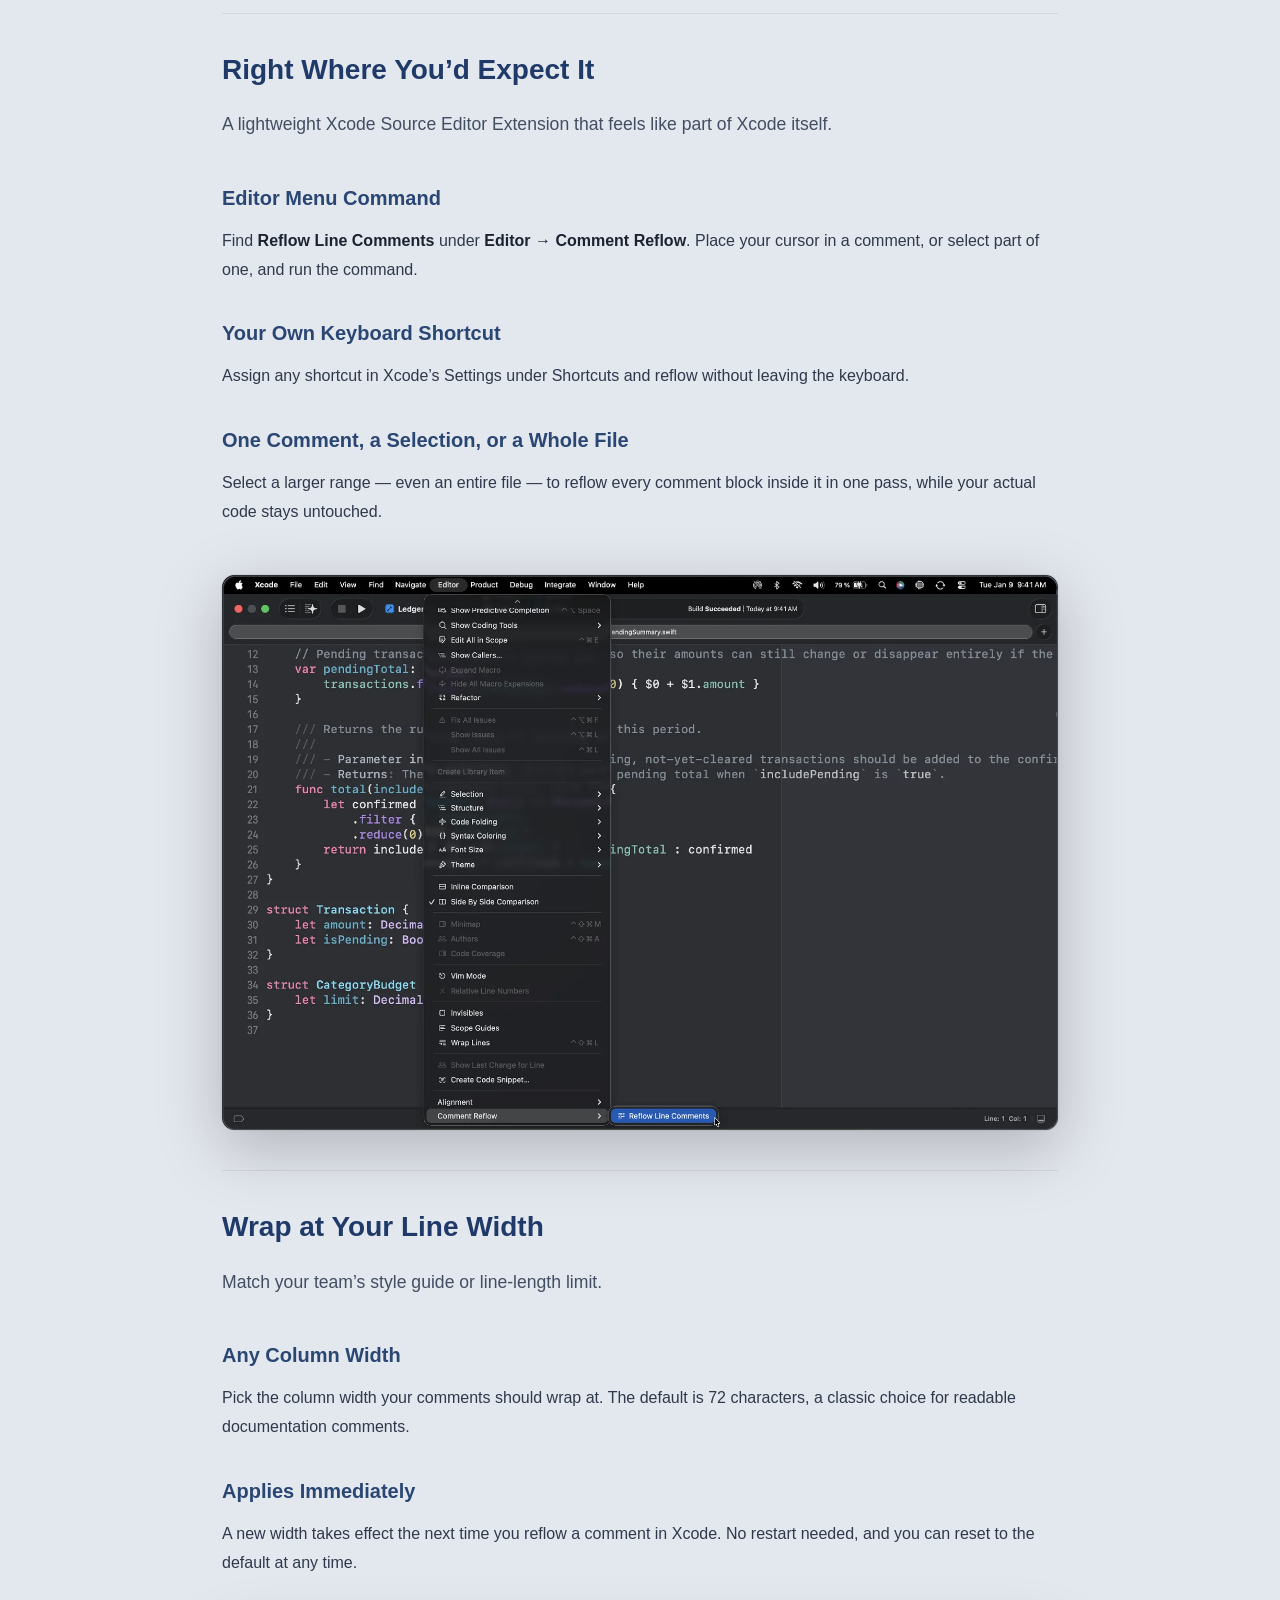
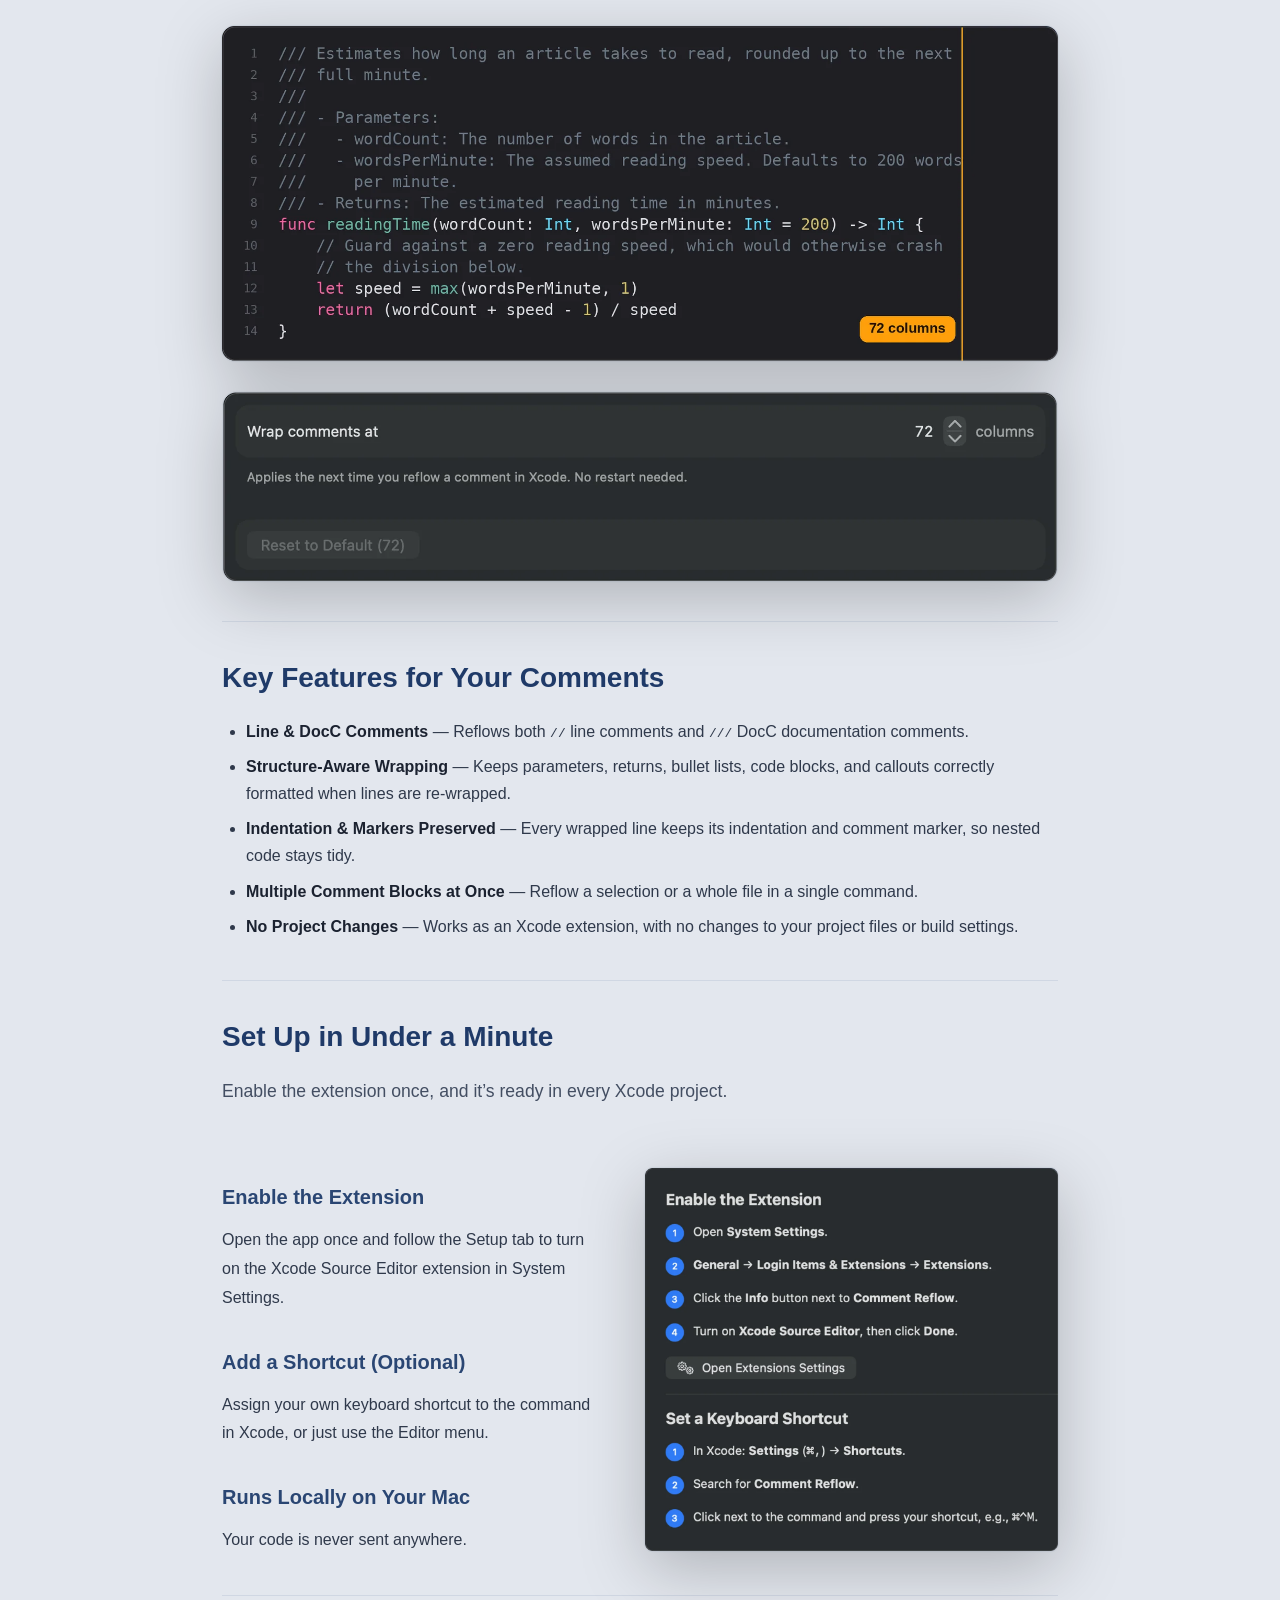
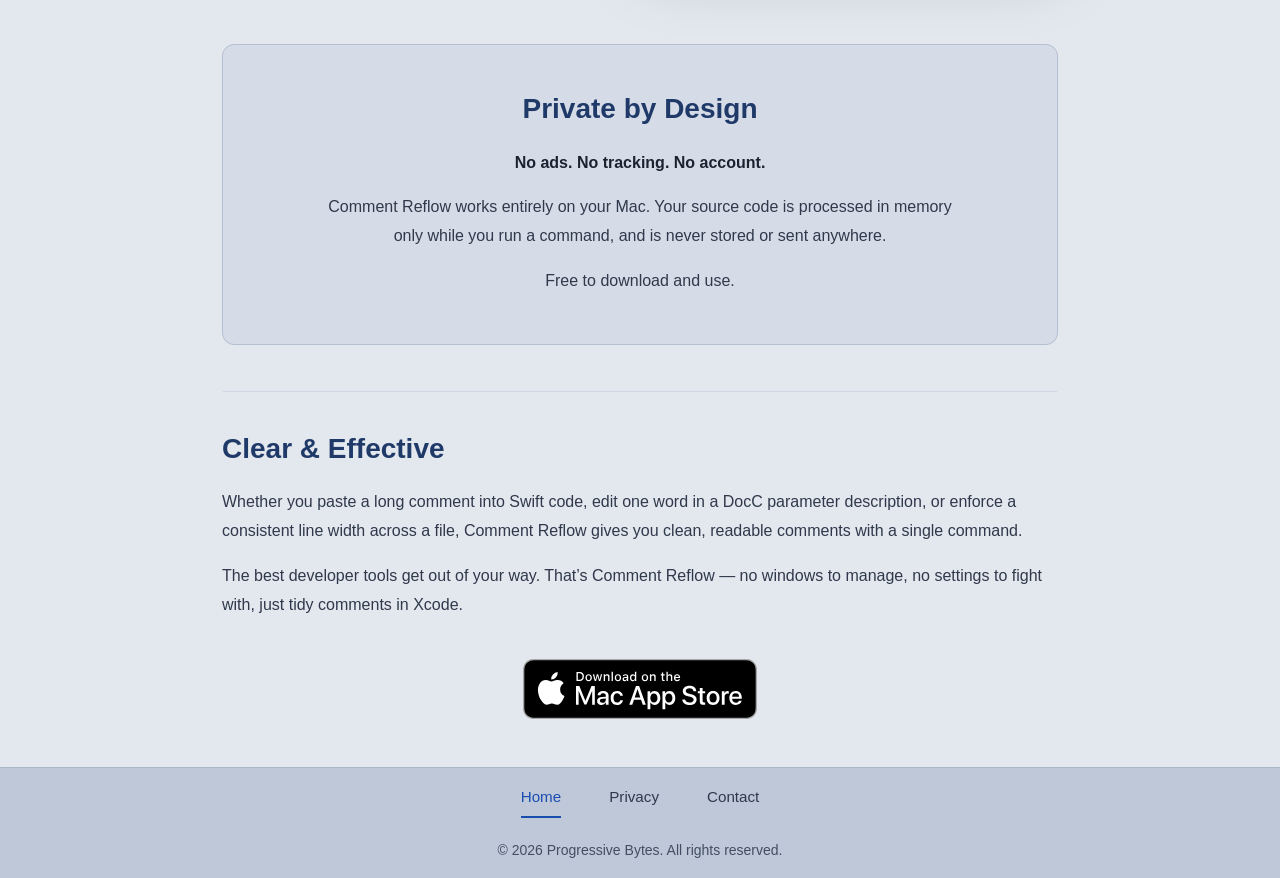
==== commit 43e3d36d: "feat: remove 'DocC' from the tagline to advertize app's broader scope" ====
--- a/index.html
+++ b/index.html
@@ -7,14 +7,14 @@
         <meta name="description" content="Comment Reflow is a free Xcode Source Editor Extension for macOS that reflows // and /// DocC line comments to a column width you choose — keeping indentation, comment markers, and DocC structure correct on every line. One menu command or keyboard shortcut. No ads, no tracking, no account.">
         <meta name="keywords" content="comment reflow, xcode extension, xcode source editor extension, source editor extension, docc, swift, comment formatter, reflow comments, line wrapping, comment wrapping, word wrap, documentation comments, code formatting, format, style, clean, indent, indentation, column width, line width, swiftlint, markdown, editor, code, macOS, developer tools">
 
-        <meta property="og:title" content="Comment Reflow | Tidy Xcode DocC Comments in One Keystroke">
+        <meta property="og:title" content="Comment Reflow | Tidy Xcode Comments in One Keystroke">
         <meta property="og:description" content="Comment Reflow is a free Xcode Source Editor Extension for macOS that reflows // and /// DocC line comments to a column width you choose — keeping indentation, comment markers, and DocC structure correct on every line. One menu command or keyboard shortcut. No ads, no tracking, no account.">
         <meta property="og:url" content="https://www.progressive-bytes.com/commentreflow/">
         <meta property="og:type" content="website">
         <meta property="og:image" content="https://www.progressive-bytes.com/commentreflow/images/hero.webp">
         <meta property="og:image:alt" content="Xcode editor showing long // and /// DocC comments before and after reflowing with Comment Reflow">
 
-        <title>Comment Reflow | Tidy Xcode DocC Comments in One Keystroke</title>
+        <title>Comment Reflow | Tidy Xcode Comments in One Keystroke</title>
 
         <link rel="canonical" href="https://www.progressive-bytes.com/commentreflow/">
 
@@ -50,7 +50,7 @@
                         <img src="images/AppIcon.webp" alt="Comment Reflow Icon" class="nav-icon" width="48" height="48">
                         <div class="brand-text">
                             <span class="brand-name">Comment Reflow</span>
-                            <span class="tagline">Tidy Xcode DocC Comments in One Keystroke</span>
+                            <span class="tagline">Tidy Xcode Comments in One Keystroke</span>
                         </div>
                     </a>
                 </div>
